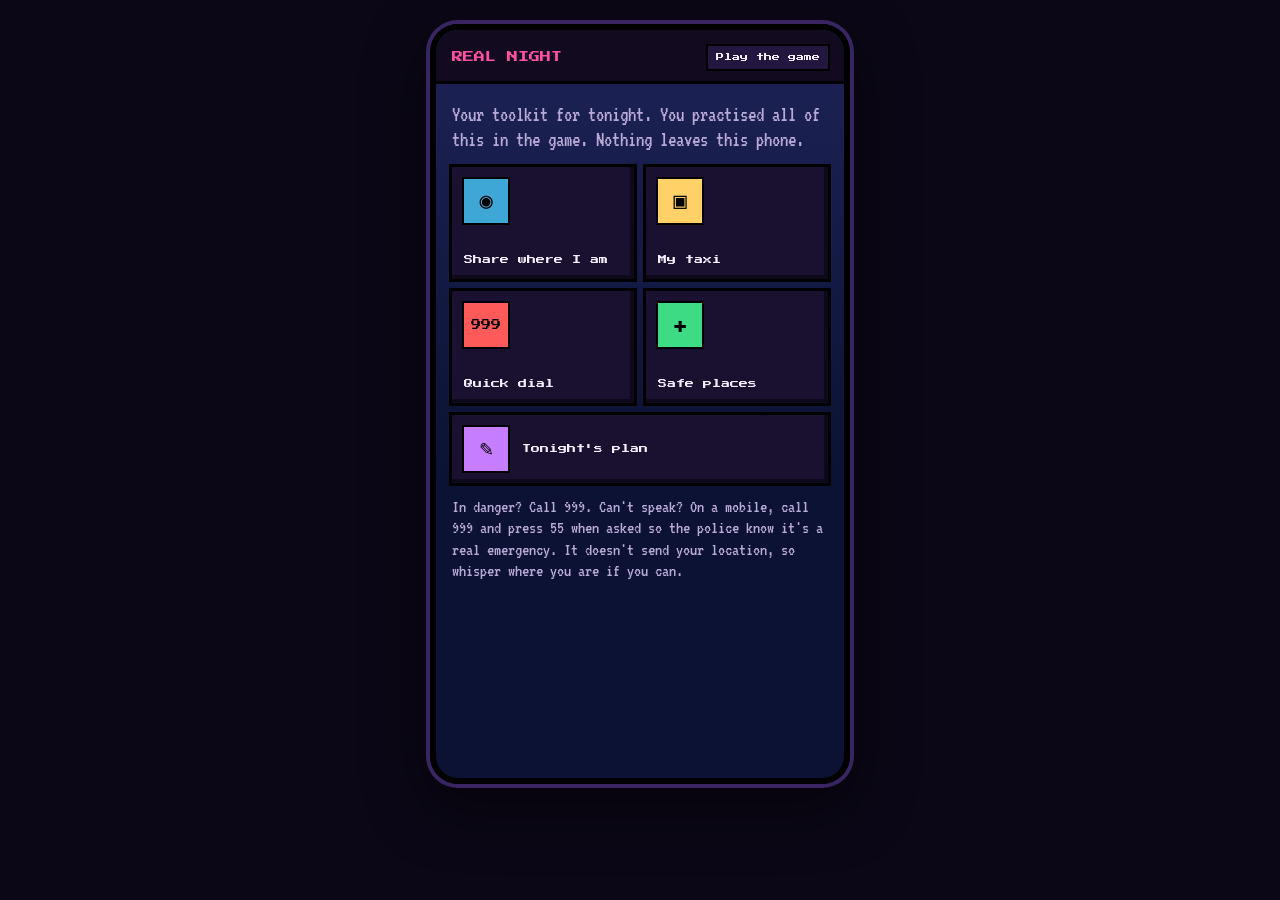
==== real.html @ cfd86a78 "Night Out: pixel-art night-out safety game and real night toolkit Built at HudHackHer 2026 (HerFutur" ====
<!doctype html>
<html lang="en">
<head>
  <meta charset="utf-8">
  <meta name="viewport" content="width=device-width, initial-scale=1, viewport-fit=cover">
  <title>Night Out: real night mode</title>
  <meta name="description" content="Your night-out safety toolkit: share where you are, check your taxi, quick dial, safe places and a home-by check-in. Everything stays on your phone.">
  <meta name="theme-color" content="#120a1f">
  <link rel="manifest" href="manifest.webmanifest">
  <link rel="icon" href="data:image/svg+xml,%3Csvg xmlns='http://www.w3.org/2000/svg' viewBox='0 0 16 16'%3E%3Crect width='16' height='16' fill='%23120a1f'/%3E%3Crect x='4' y='2' width='8' height='12' fill='%23ff4fa3'/%3E%3Crect x='5' y='3' width='6' height='8' fill='%231d2357'/%3E%3C/svg%3E">
  <link rel="preconnect" href="https://fonts.googleapis.com">
  <link rel="preconnect" href="https://fonts.gstatic.com" crossorigin>
  <link href="https://fonts.googleapis.com/css2?family=Press+Start+2P&family=VT323&display=swap" rel="stylesheet" media="print" onload="this.media='all'">
  <noscript><link href="https://fonts.googleapis.com/css2?family=Press+Start+2P&family=VT323&display=swap" rel="stylesheet"></noscript>
  <link rel="stylesheet" href="style.css">
  <link rel="stylesheet" href="real.css">
</head>
<body class="real">
  <div class="device">
    <header class="r-top">
      <button type="button" class="r-back" id="back" hidden>◀ Back</button>
      <span class="r-title" id="title">REAL NIGHT</span>
      <a class="r-game" href="index.html">Play the game</a>
    </header>
    <main class="r-view" id="view" aria-live="polite"></main>
  </div>

  <div class="r-alert" id="alert" hidden role="alertdialog" aria-labelledby="alertTitle">
    <div class="r-alert-box">
      <h2 id="alertTitle">Are you home safe?</h2>
      <p id="alertText"></p>
      <div class="r-stack" id="alertActions"></div>
    </div>
  </div>

  <div class="toast" id="toast" role="status" aria-live="polite"></div>
  <script src="real.js"></script>
</body>
</html>
---- style.css ----
:root {
  --bg: #0b0716;
  --panel: #1a1030;
  --panel-2: #24173f;
  --ink: #f4ecff;
  --muted: #b9a9d6;
  --pink: #ff4fa3;
  --gold: #ffd166;
  --good: #3ddc84;
  --risky: #ffb347;
  --bad: #ff5a5a;
  --pixel: "Press Start 2P", ui-monospace, monospace;
  --read: "VT323", ui-monospace, Consolas, monospace;
  color-scheme: dark;
}

* { box-sizing: border-box; }

body {
  margin: 0;
  min-height: 100vh;
  background: var(--bg);
  color: var(--ink);
  font-family: var(--read);
}

/* Keep the game and the choices on one screen, even on a 768px laptop or a projector */
.shell { max-width: clamp(560px, calc((100vh - 330px) * 16 / 9), 1000px); margin: 0 auto; padding: 16px; }

.screen-wrap {
  position: relative;
  border: 4px solid #000;
  box-shadow: 0 0 0 4px var(--panel-2), 0 12px 40px rgba(0, 0, 0, 0.6);
  background: #000;
  line-height: 0;
}
#screen {
  display: block;
  width: 100%;
  height: auto;
  image-rendering: pixelated;
  image-rendering: crisp-edges;
}

/* HUD */
.hud {
  position: absolute;
  inset: 0 0 auto 0;
  display: flex;
  flex-wrap: wrap;
  justify-content: space-between;
  align-items: flex-start;
  gap: 8px;
  padding: 10px;
  line-height: 1.2;
  pointer-events: none;
}
.chip {
  padding: 6px 8px;
  background: rgba(11, 7, 22, 0.82);
  border: 2px solid var(--panel-2);
  font: 10px/1.4 var(--pixel);
  color: var(--gold);
}
.bars { display: grid; gap: 6px; padding: 6px 8px; background: rgba(11, 7, 22, 0.82); border: 2px solid var(--panel-2); }
.bar { display: flex; align-items: center; gap: 8px; font: 9px var(--pixel); }
.bar span { width: 38px; }
.meter { width: clamp(70px, 14vw, 130px); height: 10px; background: #2b1d47; border: 2px solid #000; }
.meter i { display: block; height: 100%; width: 50%; background: var(--good); transition: width 0.5s steps(8), background 0.3s; }

/* Title + ending overlays */
.title, .ending {
  position: absolute;
  inset: 0;
  display: flex;
  flex-direction: column;
  align-items: center;
  justify-content: center;
  gap: 14px;
  padding: 16px;
  text-align: center;
  line-height: 1.3;
  background: rgba(7, 4, 18, 0.45);
}
.title h1 {
  margin: 0;
  font: clamp(30px, 8vw, 72px)/1.1 var(--pixel);
  color: var(--ink);
  text-shadow: 4px 4px 0 #000;
}
.title h1 span { color: var(--pink); text-shadow: 4px 4px 0 #000, 0 0 18px rgba(255, 79, 163, 0.7); }
.tag { margin: 0; font: clamp(10px, 1.8vw, 14px) var(--pixel); color: var(--gold); text-shadow: 2px 2px 0 #000; }
.note {
  max-width: 560px;
  margin: 0;
  padding: 8px 12px;
  background: rgba(11, 7, 22, 0.8);
  font-size: clamp(17px, 2.2vw, 21px);
  color: var(--muted);
}

.ending {
  justify-content: flex-start;
  overflow-y: auto;
  background: rgba(7, 4, 18, 0.92);
  text-align: left;
  align-items: stretch;
  line-height: 1.25;
}

/* Buttons */
.pbtn {
  padding: 12px 16px;
  border: 0;
  background: var(--panel-2);
  color: var(--ink);
  font: 11px/1.5 var(--pixel);
  text-align: left;
  cursor: pointer;
  box-shadow: inset -4px -4px 0 rgba(0, 0, 0, 0.45), inset 4px 4px 0 rgba(255, 255, 255, 0.08), 0 0 0 3px #000;
}
.pbtn:hover, .pbtn:focus-visible { background: #3a2563; outline: none; }
.pbtn:focus-visible { box-shadow: inset -4px -4px 0 rgba(0, 0, 0, 0.45), 0 0 0 3px var(--gold); }
.pbtn:active { transform: translateY(2px); }
.pbtn.primary { background: var(--pink); color: #fff; font-size: clamp(11px, 1.8vw, 15px); }
.pbtn.primary:hover { background: #ff6bb3; }
.pbtn.small { padding: 8px 10px; font-size: 9px; }

/* Dialog */
.dialog {
  margin-top: 16px;
  padding: 16px 18px 18px;
  background: var(--panel);
  border: 4px solid #000;
  box-shadow: 0 0 0 4px var(--panel-2);
  min-height: 190px;
}
.speaker {
  display: inline-block;
  margin-bottom: 8px;
  padding: 5px 8px;
  background: var(--pink);
  color: #fff;
  font: 10px var(--pixel);
}
.speaker:empty { display: none; }
.speaker.narrator { background: transparent; padding: 0; color: var(--muted); }
.text { margin: 0 0 14px; font-size: clamp(21px, 2.6vw, 27px); line-height: 1.2; min-height: 2.4em; }
.choices { display: grid; gap: 10px; }
.choices .pbtn { width: 100%; font-size: clamp(9px, 1.4vw, 11px); }
.choices .pbtn b { color: var(--gold); margin-right: 8px; }
#continueBtn { margin-top: 4px; }

.feedback {
  margin: 0 0 14px;
  padding: 12px 14px;
  border-left: 6px solid var(--good);
  background: var(--panel-2);
  font-size: clamp(19px, 2.3vw, 23px);
  line-height: 1.2;
}
.feedback .verdict { display: block; margin-bottom: 6px; font: 11px var(--pixel); }
.feedback.good { border-color: var(--good); } .feedback.good .verdict { color: var(--good); }
.feedback.risky { border-color: var(--risky); } .feedback.risky .verdict { color: var(--risky); }
.feedback.bad { border-color: var(--bad); } .feedback.bad .verdict { color: var(--bad); }
.deltas { display: flex; flex-wrap: wrap; gap: 8px; margin-top: 8px; font: 9px var(--pixel); }
.deltas span { padding: 4px 6px; background: #000; }
.deltas .up { color: var(--good); } .deltas .down { color: var(--bad); }

/* Ending */
.end-head { text-align: center; }
.end-head .grade { margin: 6px 0 4px; font: clamp(18px, 4vw, 34px)/1.2 var(--pixel); color: var(--gold); text-shadow: 3px 3px 0 #000; }
.end-head p { margin: 0 auto; max-width: 620px; font-size: clamp(19px, 2.4vw, 24px); color: var(--muted); }
.end-stats { display: flex; justify-content: center; flex-wrap: wrap; gap: 12px; margin: 14px 0; }
.end-stats div { padding: 8px 12px; background: var(--panel-2); font: 10px/1.6 var(--pixel); text-align: center; }
.end-stats b { display: block; font-size: 20px; color: var(--ink); }
.end-cols { display: grid; grid-template-columns: 3fr 2fr; gap: 14px; }
.end-box { padding: 12px 14px; background: var(--panel); border: 3px solid #000; }
.end-box h3 { margin: 0 0 10px; font: 11px var(--pixel); color: var(--pink); }
.end-box ul { margin: 0; padding: 0; list-style: none; display: grid; gap: 8px; font-size: clamp(17px, 2vw, 20px); }
.end-box li { padding-left: 26px; position: relative; }
.end-box li::before { position: absolute; left: 0; top: 0; font: 11px/1.6 var(--pixel); }
.end-box li.good::before { content: "✓"; color: var(--good); }
.end-box li.risky::before { content: "!"; color: var(--risky); }
.end-box li.bad::before { content: "✗"; color: var(--bad); }
.end-box li.info::before { content: "»"; color: var(--gold); }
.end-actions { display: flex; flex-wrap: wrap; gap: 12px; justify-content: center; margin: 16px 0 6px; }
.end-actions a.pbtn { text-decoration: none; }
.end-note { margin: 10px auto 4px; max-width: 620px; padding: 10px 12px; border-left: 4px solid var(--pink); background: var(--panel); font-size: 19px; color: var(--ink); }
#ending:focus { outline: none; }
.end-real { margin: 4px auto 8px; max-width: 520px; text-align: center; font-size: 19px; color: var(--muted); }
.title a.pbtn { text-decoration: none; color: var(--ink); }

.controls { display: flex; flex-wrap: wrap; align-items: center; gap: 12px; margin-top: 18px; color: var(--muted); font-size: 18px; }

/* Countdown */
.timer { height: 14px; margin: 0 0 12px; background: #2b1d47; border: 2px solid #000; }
.timer i { display: block; height: 100%; width: 100%; background: var(--bad); }

/* Spiked: the interface itself won't sit still */
body.woozy .choices .pbtn { animation: drift 2.6s ease-in-out infinite alternate; }
body.woozy .choices .pbtn:nth-child(2) { animation-delay: -1.1s; }
body.woozy .choices .pbtn:nth-child(3) { animation-delay: -1.9s; }
body.woozy .text { animation: sway 3.2s ease-in-out infinite; filter: blur(0.6px); }
@keyframes drift {
  from { transform: translate(-12px, 0) rotate(-1deg); }
  to { transform: translate(16px, 4px) rotate(1.3deg); }
}
@keyframes sway { 0%, 100% { transform: translateX(0); } 50% { transform: translateX(7px); } }

/* In-game phone */
.phone {
  position: absolute;
  right: 5%;
  bottom: 0;
  z-index: 5;
  width: clamp(170px, 27%, 250px);
  height: 94%;
  padding: 12px 10px 0;
  background: #111;
  border: 4px solid #000;
  border-bottom: 0;
  border-radius: 18px 18px 0 0;
  box-shadow: 0 0 0 4px #3a2563, 0 -10px 40px rgba(0, 0, 0, 0.6);
  line-height: 1.2;
  animation: phoneUp 0.35s steps(6) both;
}
.phone.out { animation: phoneDown 0.35s steps(6) both; }
.phone::before { content: ""; display: block; width: 36%; height: 6px; margin: 0 auto 8px; background: #2a2a2a; border-radius: 3px; }
.phone-screen {
  display: flex;
  flex-direction: column;
  gap: 8px;
  height: calc(100% - 14px);
  padding: 10px;
  overflow-y: auto;
  border-radius: 8px 8px 0 0;
  background: linear-gradient(#1d2357, #0b1233);
  text-align: center;
}
.ph-top { margin: 0; font: 8px/1.5 var(--pixel); color: var(--gold); }
.ph-big { margin: 6px 0; font: clamp(26px, 4vw, 40px) var(--pixel); color: #fff; }
.ph-small { margin: 0; font-size: 18px; color: var(--muted); }
.ph-msg { margin: 0; font-size: 19px; color: var(--ink); }
.ph-q { margin: 2px 0 0; font: 9px var(--pixel); color: #fff; }
.ph-card { padding: 8px; border-radius: 4px; background: #f4ecff; color: #111; font-size: 17px; }
.ph-card.dark { background: #3a3d52; color: #fff; }
.plate { display: inline-block; margin-top: 4px; padding: 3px 6px; border: 2px solid #000; background: #ffd83d; color: #000; font: 10px var(--pixel); }
.ph-btn {
  padding: 10px 8px;
  border: 0;
  background: #3a2563;
  color: #fff;
  font: 8px/1.5 var(--pixel);
  cursor: pointer;
  box-shadow: 0 0 0 2px #000;
}
.ph-btn:hover { background: #4b3180; }
.ph-btn.go { background: var(--good); color: #062512; }
.ph-btn.bad { background: #5a2a3a; }
.ph-btn:focus-visible, .ph-slide:focus-visible { outline: 3px solid var(--gold); outline-offset: 2px; }
.ph-slide { width: 100%; height: 30px; margin-top: auto; margin-bottom: 14px; accent-color: var(--good); cursor: grab; }
.ph-map {
  position: relative;
  height: 80px;
  background-color: #2f4f3a;
  background-image: linear-gradient(#3e6a4d 2px, transparent 2px), linear-gradient(90deg, #3e6a4d 2px, transparent 2px);
  background-size: 18px 18px;
}
.ph-map .pin { position: absolute; left: 50%; top: 50%; width: 12px; height: 12px; margin: -6px; background: var(--bad); box-shadow: 0 0 0 4px rgba(255, 90, 90, 0.35); animation: blink 1s steps(2) infinite; }
.ph-pulse { animation: blink 1s steps(2) infinite; }
@keyframes phoneUp { from { transform: translateY(100%); } to { transform: none; } }
@keyframes phoneDown { to { transform: translateY(105%); } }
@keyframes blink { 50% { opacity: 0.35; } }

[hidden] { display: none !important; }

@media (max-width: 720px) {
  .shell { padding: 10px; }
  .end-cols { grid-template-columns: 1fr; }
  .hud { padding: 6px; }
  .chip { font-size: 8px; }
  .keys { display: none; }
  .phone { width: 58%; right: 4%; }
}

/* ---------- Phones ---------- */
button, a, input { touch-action: manipulation; }
@media (max-width: 720px) {
  .shell { padding: 8px 8px calc(16px + env(safe-area-inset-bottom)); }
  /* the game screen is only ~220px tall on a phone, so panels move out of it */
  .title { position: static; background: none; padding: 20px 8px 14px; gap: 12px; }
  .title h1 { font-size: 38px; }
  .title .pbtn { width: 100%; text-align: center; }
  .ending { position: fixed; inset: 0; z-index: 40; padding: 18px 12px calc(24px + env(safe-area-inset-bottom)); }
  .ending .pbtn { width: 100%; text-align: center; }
  .phone {
    position: fixed;
    left: 0;
    right: 0;
    bottom: 0;
    z-index: 50;
    width: min(88vw, 360px);
    height: min(74vh, 580px);
    margin: 0 auto;
    padding-bottom: env(safe-area-inset-bottom);
  }
  .ph-btn { padding: 14px 10px; font-size: 9px; }
  .hud { padding: 4px; gap: 4px; }
  .chip { font-size: 7px; padding: 4px 5px; }
  .bars { padding: 3px 5px; gap: 3px; }
  .bar { font-size: 7px; gap: 4px; }
  .bar span { width: 30px; }
  .meter { width: 56px; height: 7px; border-width: 1px; }
  .dialog { margin-top: 10px; padding: 12px 12px 14px; min-height: 0; }
  .text { font-size: 22px; min-height: 0; }
  .choices .pbtn { padding: 14px 12px; font-size: 10px; }
  #continueBtn { width: 100%; text-align: center; padding: 14px; }
  .controls { margin-top: 12px; }
}

@media (prefers-reduced-motion: reduce) {
  .meter i { transition: none; }
  body.woozy .choices .pbtn, body.woozy .text, .phone, .phone.out { animation: none; }
}
---- real.css ----
body.real { min-height: 100vh; display: flex; justify-content: center; align-items: flex-start; padding: 24px 12px; }

.device {
  width: 100%;
  max-width: 420px;
  min-height: 760px;
  display: flex;
  flex-direction: column;
  background: linear-gradient(#1d2357, #0b1233 60%);
  border: 6px solid #000;
  border-radius: 28px;
  box-shadow: 0 0 0 4px #3a2563, 0 20px 60px rgba(0, 0, 0, 0.6);
  overflow: hidden;
}

.r-top {
  display: flex;
  align-items: center;
  justify-content: space-between;
  gap: 8px;
  padding: 16px 16px 12px;
  background: #120a1f;
  border-bottom: 3px solid #000;
}
.r-title { font: 11px var(--pixel); color: var(--pink); }
.r-back, .r-game {
  padding: 6px 8px;
  border: 0;
  background: var(--panel-2);
  color: var(--ink);
  font: 8px/1.4 var(--pixel);
  text-decoration: none;
  cursor: pointer;
  box-shadow: 0 0 0 2px #000;
}
.r-back:hover, .r-game:hover { background: #3a2563; color: var(--ink); }
.r-back:focus-visible, .r-game:focus-visible { outline: 3px solid var(--gold); }

.r-view { flex: 1; padding: 18px 16px 24px; display: flex; flex-direction: column; gap: 14px; }
.r-view h2 { margin: 0; font: 13px/1.5 var(--pixel); color: var(--gold); }
.r-lede { margin: 0; font-size: 21px; line-height: 1.2; color: var(--muted); }
.r-small { margin: 0; font-size: 18px; line-height: 1.2; color: var(--muted); }

.tiles { display: grid; grid-template-columns: 1fr 1fr; gap: 12px; }
.tile {
  display: flex;
  flex-direction: column;
  justify-content: space-between;
  gap: 10px;
  min-height: 112px;
  padding: 12px;
  border: 0;
  background: var(--panel);
  color: var(--ink);
  text-align: left;
  cursor: pointer;
  box-shadow: inset -4px -4px 0 rgba(0, 0, 0, 0.45), 0 0 0 3px #000;
}
.tile:hover { background: var(--panel-2); }
.tile:focus-visible { outline: 3px solid var(--gold); outline-offset: 2px; }
.tile .ic {
  display: grid;
  place-items: center;
  width: 44px;
  height: 44px;
  font: 22px/1 var(--read);
  color: #000;
  box-shadow: 0 0 0 2px #000;
}
.tile .ic.txt { font: 10px var(--pixel); }
.tile span:last-child { font: 9px/1.5 var(--pixel); }
.tile.wide { grid-column: span 2; min-height: 0; flex-direction: row; align-items: center; justify-content: flex-start; gap: 14px; }

.card { padding: 12px 14px; background: var(--panel); border: 3px solid #000; font-size: 20px; line-height: 1.25; }
.card b { color: var(--gold); font-weight: normal; }
.card.good { border-color: var(--good); }
.card.bad { border-color: var(--bad); }

.r-stack { display: grid; gap: 10px; }
.r-btn {
  display: block;
  width: 100%;
  padding: 14px 12px;
  border: 0;
  background: var(--panel-2);
  color: var(--ink);
  font: 10px/1.5 var(--pixel);
  text-align: center;
  text-decoration: none;
  cursor: pointer;
  box-shadow: inset -4px -4px 0 rgba(0, 0, 0, 0.45), 0 0 0 3px #000;
}
.r-btn:hover { background: #3a2563; color: var(--ink); }
.r-btn:focus-visible { outline: 3px solid var(--gold); outline-offset: 2px; }
.r-btn.pink { background: var(--pink); color: #fff; }
.r-btn.green { background: var(--good); color: #062512; }
.r-btn.red { background: var(--bad); color: #fff; }
.r-btn.big { padding: 20px 12px; font-size: 13px; }

.dial { display: flex; align-items: center; gap: 12px; text-align: left; }
.dial .num { min-width: 64px; font: 16px var(--pixel); color: var(--gold); }
.dial.red .num, .dial.green .num { color: inherit; }
.dial small { display: block; font: 18px/1.1 var(--read); }

.field { display: grid; gap: 6px; }
.field label { font: 9px var(--pixel); color: var(--muted); }
.field input {
  padding: 10px 12px;
  border: 0;
  background: #0b0716;
  color: var(--ink);
  font: 22px var(--read);
  box-shadow: 0 0 0 3px #000, inset 0 0 0 2px var(--panel-2);
}
.field input:focus { outline: 3px solid var(--gold); }
.row { display: grid; grid-template-columns: 1fr 1fr; gap: 10px; }

.plate-big {
  display: block;
  margin: 4px auto;
  padding: 12px 18px;
  border: 4px solid #000;
  background: #ffd83d;
  color: #000;
  font: clamp(22px, 8vw, 30px) var(--pixel);
  letter-spacing: 0.06em;
  text-align: center;
}

.verdict-screen { padding: 22px 16px; text-align: center; border: 4px solid #000; }
.verdict-screen.stop { background: var(--bad); color: #fff; }
.verdict-screen.go { background: var(--good); color: #062512; }
.verdict-screen h3 { margin: 0 0 8px; font: clamp(20px, 7vw, 28px)/1.2 var(--pixel); }
.verdict-screen p { margin: 0; font-size: 22px; line-height: 1.15; }

.contact { display: flex; gap: 8px; }
.contact .r-btn { flex: 1; }
.contact .x { flex: 0 0 52px; }

.r-alert { position: fixed; inset: 0; z-index: 80; display: grid; place-items: center; padding: 16px; background: rgba(5, 2, 12, 0.85); }
.r-alert-box { width: 100%; max-width: 380px; padding: 20px; background: var(--panel); border: 4px solid var(--pink); box-shadow: 0 0 0 4px #000; }
.r-alert-box h2 { margin: 0 0 10px; font: 13px/1.5 var(--pixel); color: var(--pink); }
.r-alert-box p { margin: 0 0 14px; font-size: 21px; line-height: 1.2; }

.toast {
  position: fixed;
  left: 50%;
  bottom: 24px;
  z-index: 90;
  max-width: calc(100% - 32px);
  padding: 10px 14px;
  background: #000;
  color: var(--ink);
  font: 9px/1.5 var(--pixel);
  box-shadow: 0 0 0 3px var(--pink);
  opacity: 0;
  transform: translate(-50%, 10px);
  transition: opacity 0.2s, transform 0.2s;
  pointer-events: none;
}
.toast.show { opacity: 1; transform: translate(-50%, 0); }

@media (max-width: 480px) {
  body.real { padding: 0; }
  .device { max-width: none; min-height: 100vh; border: 0; border-radius: 0; box-shadow: none; }
}
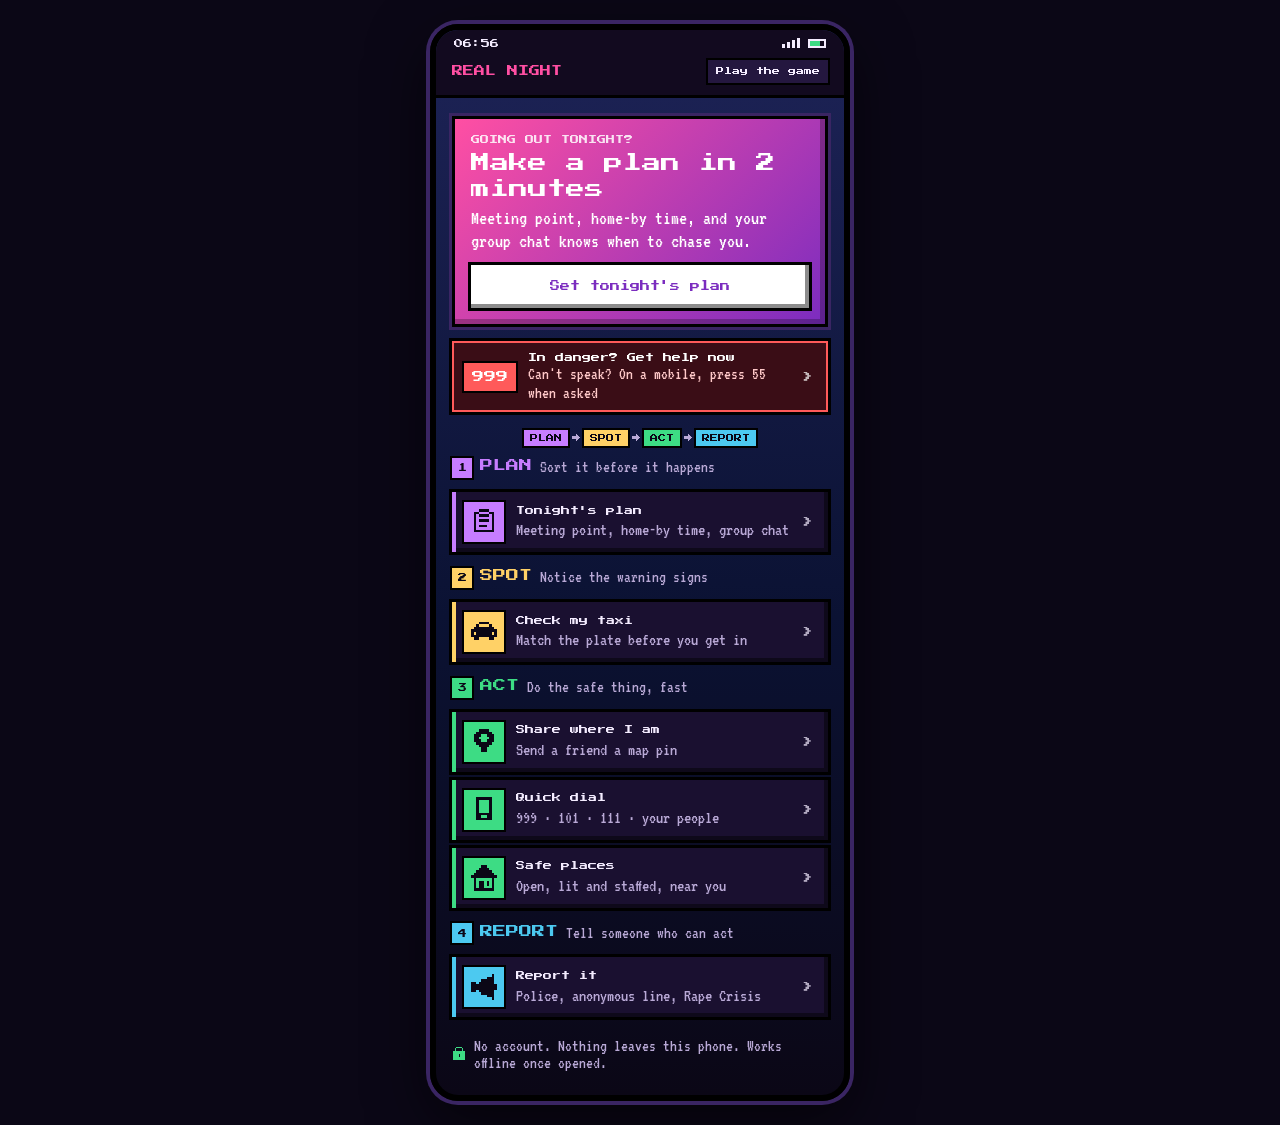
==== commit 760df7fc: "Redesign the real night toolkit Phone-style status bar, Tonight card with home-by countdown, emergen" ====
--- a/real.html
+++ b/real.html
@@ -17,6 +17,7 @@
 </head>
 <body class="real">
   <div class="device">
+    <div class="statusbar" aria-hidden="true"><span id="clock">--:--</span><span class="sb-right"><i></i><i></i><i></i><i></i><b></b></span></div>
     <header class="r-top">
       <button type="button" class="r-back" id="back" hidden>◀ Back</button>
       <span class="r-title" id="title">REAL NIGHT</span>
--- a/style.css
+++ b/style.css
@@ -82,9 +82,15 @@
   line-height: 1.3;
   background: rgba(7, 4, 18, 0.45);
 }
+/* Title sits in the sky so the two characters stay visible below it */
+.title { justify-content: flex-start; padding-top: 4%; background: linear-gradient(rgba(7, 4, 18, 0.55), rgba(7, 4, 18, 0) 55%); }
+.title-actions { display: flex; flex-wrap: wrap; justify-content: center; gap: 12px; }
+.title-actions .pbtn { text-decoration: none; color: var(--ink); }
+.title-actions .pbtn.primary { color: #fff; }
+.note.title-note { margin: 16px auto 0; max-width: 760px; text-align: center; }
 .title h1 {
   margin: 0;
-  font: clamp(30px, 8vw, 72px)/1.1 var(--pixel);
+  font: clamp(30px, 6.5vw, 64px)/1.1 var(--pixel);
   color: var(--ink);
   text-shadow: 4px 4px 0 #000;
 }
@@ -272,6 +278,21 @@
 @keyframes phoneUp { from { transform: translateY(100%); } to { transform: none; } }
 @keyframes phoneDown { to { transform: translateY(105%); } }
 @keyframes blink { 50% { opacity: 0.35; } }
+
+/* Safety framework: PLAN -> SPOT -> ACT -> REPORT */
+.skill-pill { display: inline-block; margin: 0 0 8px 8px; padding: 5px 8px; font: 9px var(--pixel); color: #0b0716; vertical-align: top; }
+.skill-pill.plan, .skill.plan i { background: #c77dff; }
+.skill-pill.spot, .skill.spot i { background: #ffd166; }
+.skill-pill.act, .skill.act i { background: #3ddc84; }
+.skill-pill.report, .skill.report i { background: #4cc9f0; }
+.skills { max-width: 620px; margin: 4px auto 14px; padding: 12px 14px; background: var(--panel); border: 3px solid #000; }
+.skills h3 { margin: 0 0 10px; font: 10px var(--pixel); color: var(--gold); text-align: center; }
+.skill { display: grid; grid-template-columns: 70px 1fr 48px; align-items: center; gap: 10px; margin-bottom: 6px; font: 9px var(--pixel); }
+.skill b { text-align: right; font-weight: normal; }
+.sbar { height: 12px; background: #2b1d47; border: 2px solid #000; }
+.sbar i { display: block; height: 100%; }
+.skill-line { margin: 8px 0 0; text-align: center; font-size: 20px; color: var(--ink); }
+.skill-line b { color: var(--gold); font-weight: normal; }
 
 [hidden] { display: none !important; }
 
--- a/real.css
+++ b/real.css
@@ -41,6 +41,7 @@
 .r-lede { margin: 0; font-size: 21px; line-height: 1.2; color: var(--muted); }
 .r-small { margin: 0; font-size: 18px; line-height: 1.2; color: var(--muted); }
 
+.stage { margin: 6px 0 -4px; font: 10px var(--pixel); }
 .tiles { display: grid; grid-template-columns: 1fr 1fr; gap: 12px; }
 .tile {
   display: flex;
@@ -164,3 +165,97 @@
   body.real { padding: 0; }
   .device { max-width: none; min-height: 100vh; border: 0; border-radius: 0; box-shadow: none; }
 }
+
+
+/* ================= Toolkit UI refresh ================= */
+.device {
+  background:
+    radial-gradient(1px 1px at 12% 8%, rgba(255,255,255,0.6) 50%, transparent 51%),
+    radial-gradient(1px 1px at 78% 14%, rgba(255,255,255,0.5) 50%, transparent 51%),
+    radial-gradient(1px 1px at 40% 22%, rgba(255,255,255,0.4) 50%, transparent 51%),
+    radial-gradient(1px 1px at 88% 40%, rgba(255,255,255,0.35) 50%, transparent 51%),
+    linear-gradient(#1d2357, #0b1233 55%, #0b0716);
+}
+.statusbar { display: flex; justify-content: space-between; align-items: center; padding: 8px 18px 4px; background: #120a1f; font: 9px var(--pixel); color: var(--ink); }
+.sb-right { display: flex; align-items: flex-end; gap: 2px; }
+.sb-right i { display: block; width: 3px; background: var(--ink); }
+.sb-right i:nth-child(1) { height: 4px; } .sb-right i:nth-child(2) { height: 6px; } .sb-right i:nth-child(3) { height: 8px; } .sb-right i:nth-child(4) { height: 10px; }
+.sb-right b { display: block; width: 18px; height: 9px; margin-left: 6px; border: 2px solid var(--ink); background: linear-gradient(90deg, var(--good) 70%, transparent 70%); }
+.r-top { padding-top: 8px; }
+
+.pix { width: 100%; height: 100%; display: block; }
+
+.hero-card {
+  display: grid;
+  gap: 6px;
+  padding: 16px;
+  background: linear-gradient(135deg, #ff4fa3, #7b2cbf);
+  border: 3px solid #000;
+  box-shadow: inset -5px -5px 0 rgba(0, 0, 0, 0.25), 0 0 0 3px #3a2563;
+  color: #fff;
+}
+.hc-kicker { margin: 0; font: 9px var(--pixel); opacity: 0.85; }
+.hc-big { margin: 0; font: clamp(15px, 4.6vw, 19px)/1.35 var(--pixel); }
+.hc-sub { margin: 0 0 6px; font-size: 20px; line-height: 1.15; }
+.hc-bar { height: 10px; margin-bottom: 8px; background: rgba(0, 0, 0, 0.35); border: 2px solid #000; }
+.hc-bar i { display: block; height: 100%; background: var(--gold); }
+.hero-card .r-btn.pink { background: #fff; color: #7b2cbf; }
+
+.sos {
+  display: flex;
+  align-items: center;
+  gap: 12px;
+  width: 100%;
+  padding: 10px 12px;
+  border: 0;
+  background: #3a0d16;
+  color: #fff;
+  text-align: left;
+  cursor: pointer;
+  box-shadow: 0 0 0 3px #000, inset 0 0 0 2px var(--bad);
+}
+.sos:hover { background: #4d1220; }
+.sos:focus-visible { outline: 3px solid var(--gold); outline-offset: 2px; }
+.sos-num { padding: 8px 8px; background: var(--bad); font: 12px var(--pixel); box-shadow: 0 0 0 2px #000; }
+.sos b { display: block; font: 9px/1.5 var(--pixel); font-weight: normal; }
+.sos small { display: block; font-size: 17px; color: #ffc9c9; line-height: 1.1; }
+.sos .chev, .row .chev { margin-left: auto; font: 14px var(--pixel); opacity: 0.7; }
+
+.stepper { display: flex; flex-wrap: wrap; align-items: center; justify-content: center; gap: 4px; margin: 4px 0 -4px; }
+.stepper span { padding: 4px 6px; background: var(--c); color: #0b0716; font: 8px var(--pixel); box-shadow: 0 0 0 2px #000; }
+.stepper i { font-style: normal; font: 8px var(--pixel); color: var(--muted); }
+
+.stage { display: flex; align-items: baseline; flex-wrap: wrap; gap: 8px; margin: 8px 0 -6px; font: 10px var(--pixel); color: var(--c); }
+.stage span { display: inline-grid; place-items: center; width: 20px; height: 20px; background: var(--c); color: #0b0716; font-size: 9px; box-shadow: 0 0 0 2px #000; }
+.stage small { font: 17px var(--read); color: var(--muted); }
+
+.rows { display: grid; gap: 8px; }
+.tile.row {
+  flex-direction: row;
+  align-items: center;
+  justify-content: flex-start;
+  gap: 12px;
+  min-height: 0;
+  padding: 10px 12px;
+  border-left: 0;
+  box-shadow: inset 4px 0 0 var(--c), inset -4px -4px 0 rgba(0, 0, 0, 0.45), 0 0 0 3px #000;
+}
+.tile.row .ic { width: 40px; height: 40px; padding: 7px; flex: none; background: var(--c); color: #0b0716; }
+.tile.row .rt { display: grid; gap: 4px; font: inherit; }
+.tile.row .rt b { font: 9px/1.5 var(--pixel); font-weight: normal; }
+.tile.row .rt small { font-size: 18px; color: var(--muted); line-height: 1.05; }
+.tile.row span:last-child { font: 14px var(--pixel); }
+
+.scr-head { display: flex; align-items: center; gap: 10px; }
+.scr-head .ic { width: 36px; height: 36px; padding: 6px; background: var(--c); color: #0b0716; box-shadow: 0 0 0 2px #000; }
+.stage-chip { padding: 4px 8px; font: 8px var(--pixel); color: var(--c); box-shadow: 0 0 0 2px var(--c); }
+
+.r-foot { display: flex; align-items: center; gap: 8px; margin: 6px 0 0; font-size: 17px; color: var(--muted); }
+.r-foot .pix { width: 14px; height: 14px; flex: none; color: var(--good); }
+
+/* Rows: fixed 3-column grid (icon | text | chevron) so nothing wraps oddly */
+.tile.row { display: grid; grid-template-columns: 40px 1fr auto; align-items: center; column-gap: 12px; text-align: left; }
+.tile.row .rt { min-width: 0; }
+.tile.row .rt small, .sos small { font-family: var(--read); }
+.tile.row .chev { margin-left: 0; }
+.r-view h2.stage { color: var(--c); }
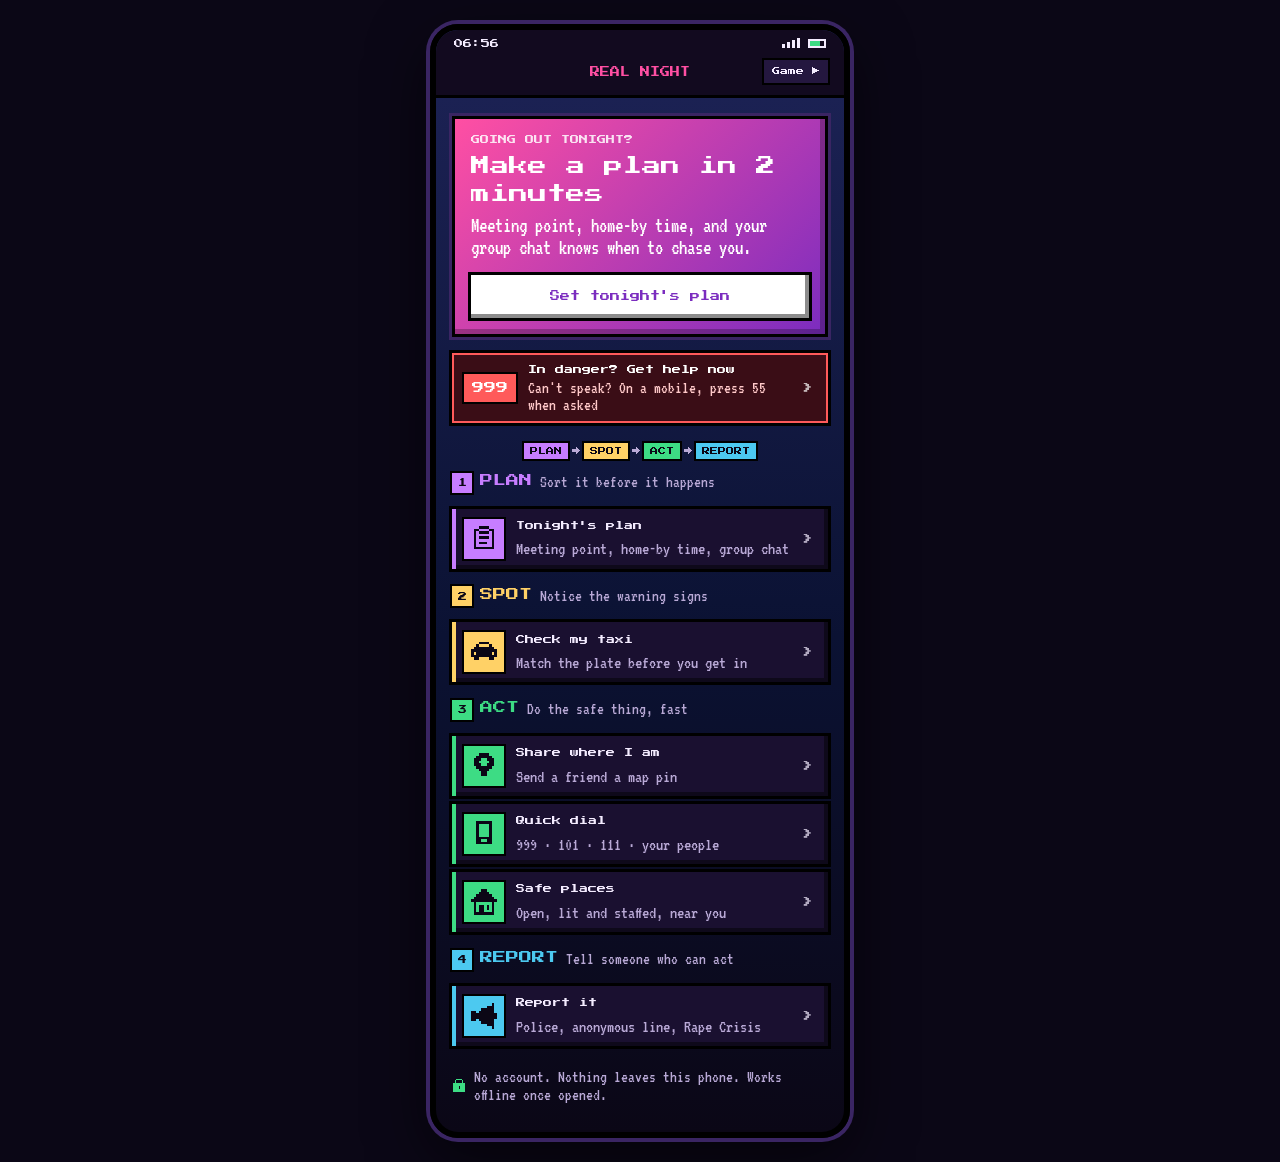
==== commit d4429373: "Tighten text spacing in the real night toolkit Tighter line height for body text, clear gaps between" ====
--- a/real.html
+++ b/real.html
@@ -19,9 +19,9 @@
   <div class="device">
     <div class="statusbar" aria-hidden="true"><span id="clock">--:--</span><span class="sb-right"><i></i><i></i><i></i><i></i><b></b></span></div>
     <header class="r-top">
-      <button type="button" class="r-back" id="back" hidden>◀ Back</button>
+      <button type="button" class="r-back" id="back" style="visibility:hidden">◀ Back</button>
       <span class="r-title" id="title">REAL NIGHT</span>
-      <a class="r-game" href="index.html">Play the game</a>
+      <a class="r-game" href="index.html">Game ▶</a>
     </header>
     <main class="r-view" id="view" aria-live="polite"></main>
   </div>
--- a/real.css
+++ b/real.css
@@ -259,3 +259,34 @@
 .tile.row .rt small, .sos small { font-family: var(--read); }
 .tile.row .chev { margin-left: 0; }
 .r-view h2.stage { color: var(--c); }
+
+/* ================= Typography + spacing pass ================= */
+/* VT323 has very tall built-in line spacing, so body text uses ~1.05 */
+.r-view { gap: 16px; padding: 18px 16px 28px; }
+.r-lede { font-size: 22px; line-height: 1.05; }
+.r-small { font-size: 19px; line-height: 1.05; }
+.card { font-size: 21px; line-height: 1.05; padding: 12px 14px; }
+.hc-sub { font-size: 21px; line-height: 1.05; margin-bottom: 8px; }
+.hc-big { line-height: 1.45; }
+.hero-card { gap: 8px; }
+.verdict-screen h3 { margin-bottom: 10px; }
+.verdict-screen p { font-size: 22px; line-height: 1.05; }
+.dial small, .sos small, .tile.row .rt small { line-height: 1; margin-top: 2px; }
+.dial span:last-child { display: grid; gap: 4px; }
+.tile.row .rt { gap: 6px; }
+.stage small { line-height: 1; }
+.r-foot { line-height: 1.05; }
+.r-alert-box p { line-height: 1.05; }
+.toast { line-height: 1.6; }
+
+/* Forms: clear gap between one field and the next label */
+form.r-stack { gap: 18px; }
+.field { gap: 8px; }
+.field label { line-height: 1.6; }
+.row { align-items: end; column-gap: 12px; }
+
+/* Header: Back | title | Game, with the title never squashed */
+.r-top { display: grid; grid-template-columns: auto 1fr auto; gap: 8px; }
+.r-title { text-align: center; font-size: 10px; line-height: 1.4; }
+.r-back { visibility: visible; }
+.field input { height: 52px; box-sizing: border-box; }
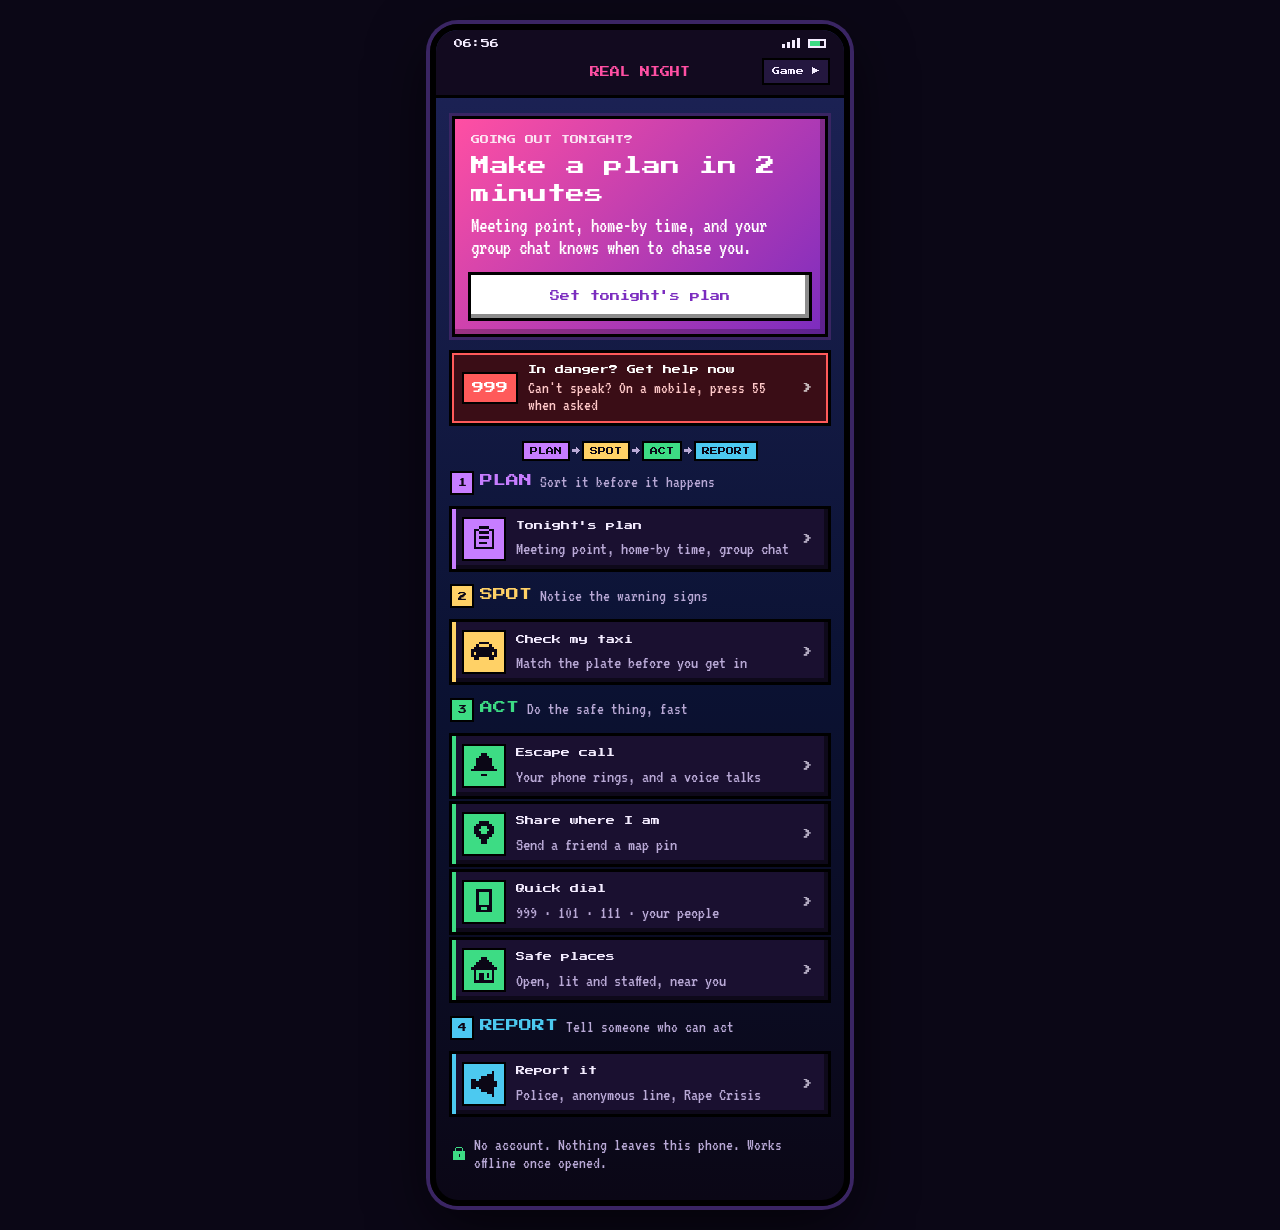
==== commit a8802f2d: "Add Escape Call to the game and the real night toolkit In the bar scene you can fake a call from Mum" ====
--- a/real.html
+++ b/real.html
@@ -34,6 +34,14 @@
     </div>
   </div>
 
+  <div class="callscreen" id="callscreen" hidden role="alertdialog" aria-label="Incoming call">
+    <p class="cs-label" id="csLabel">incoming call</p>
+    <div class="cs-avatar" id="csAvatar">M</div>
+    <p class="cs-name" id="csName">Mum</p>
+    <p class="cs-sub" id="csSub">mobile</p>
+    <div class="cs-actions" id="csActions"></div>
+  </div>
+
   <div class="toast" id="toast" role="status" aria-live="polite"></div>
   <script src="real.js"></script>
 </body>
--- a/style.css
+++ b/style.css
@@ -293,6 +293,12 @@
 .sbar i { display: block; height: 100%; }
 .skill-line { margin: 8px 0 0; text-align: center; font-size: 20px; color: var(--ink); }
 .skill-line b { color: var(--gold); font-weight: normal; }
+
+/* In-game escape call */
+.ph-avatar { width: 76px; height: 76px; margin: 6px auto 0; display: grid; place-items: center; border-radius: 50%; background: #3a2563; color: #fff; font: 22px var(--pixel); box-shadow: 0 0 0 3px #000; }
+.ph-avatar.on { background: var(--good); color: #062512; }
+.ph-name { font-size: clamp(18px, 3vw, 26px); }
+.ph-callrow { display: grid; grid-template-columns: 1fr 1fr; gap: 10px; margin-top: auto; margin-bottom: 14px; }
 
 [hidden] { display: none !important; }
 
--- a/real.css
+++ b/real.css
@@ -290,3 +290,40 @@
 .r-title { text-align: center; font-size: 10px; line-height: 1.4; }
 .r-back { visibility: visible; }
 .field input { height: 52px; box-sizing: border-box; }
+
+
+/* ================= Escape call ================= */
+.delays { display: grid; grid-template-columns: repeat(4, 1fr); gap: 8px; }
+.delay { padding: 12px 4px; border: 0; background: #0b0716; color: var(--ink); font: 9px/1.4 var(--pixel); cursor: pointer; box-shadow: 0 0 0 3px #000, inset 0 0 0 2px var(--panel-2); }
+.delay.on { background: var(--good); color: #062512; }
+.delay:focus-visible { outline: 3px solid var(--gold); outline-offset: 2px; }
+
+/* The call screen deliberately looks like a real phone call, not the game */
+.callscreen {
+  position: fixed;
+  inset: 0;
+  z-index: 100;
+  display: flex;
+  flex-direction: column;
+  align-items: center;
+  justify-content: center;
+  gap: 14px;
+  padding: 40px 24px calc(48px + env(safe-area-inset-bottom));
+  background: radial-gradient(circle at 50% 30%, #3b4a6b, #10141f 70%);
+  color: #fff;
+  font-family: -apple-system, "Segoe UI", Roboto, Helvetica, Arial, sans-serif;
+  text-align: center;
+}
+.cs-label { margin: 0; font-size: 17px; letter-spacing: 0.02em; opacity: 0.8; }
+.cs-avatar { width: 112px; height: 112px; display: grid; place-items: center; border-radius: 50%; background: #8e9bb5; font-size: 48px; font-weight: 600; }
+.cs-avatar.on { background: #4caf7d; }
+.cs-name { margin: 0; font-size: 38px; font-weight: 400; }
+.cs-sub { margin: 0 0 auto; max-width: 340px; font-size: 18px; line-height: 1.35; opacity: 0.85; }
+.cs-actions { display: flex; gap: 48px; margin-top: 40px; }
+.cs-btn { width: 84px; height: 84px; border: 0; border-radius: 50%; color: #fff; font: 600 14px -apple-system, "Segoe UI", Roboto, sans-serif; cursor: pointer; }
+.cs-btn.decline { background: #e5484d; }
+.cs-btn.answer { background: #30a46c; animation: csPulse 1.2s ease-in-out infinite; }
+.cs-btn.wide { width: 120px; border-radius: 42px; }
+.cs-btn:focus-visible { outline: 3px solid #fff; outline-offset: 4px; }
+@keyframes csPulse { 50% { transform: scale(1.08); } }
+@media (prefers-reduced-motion: reduce) { .cs-btn.answer { animation: none; } }
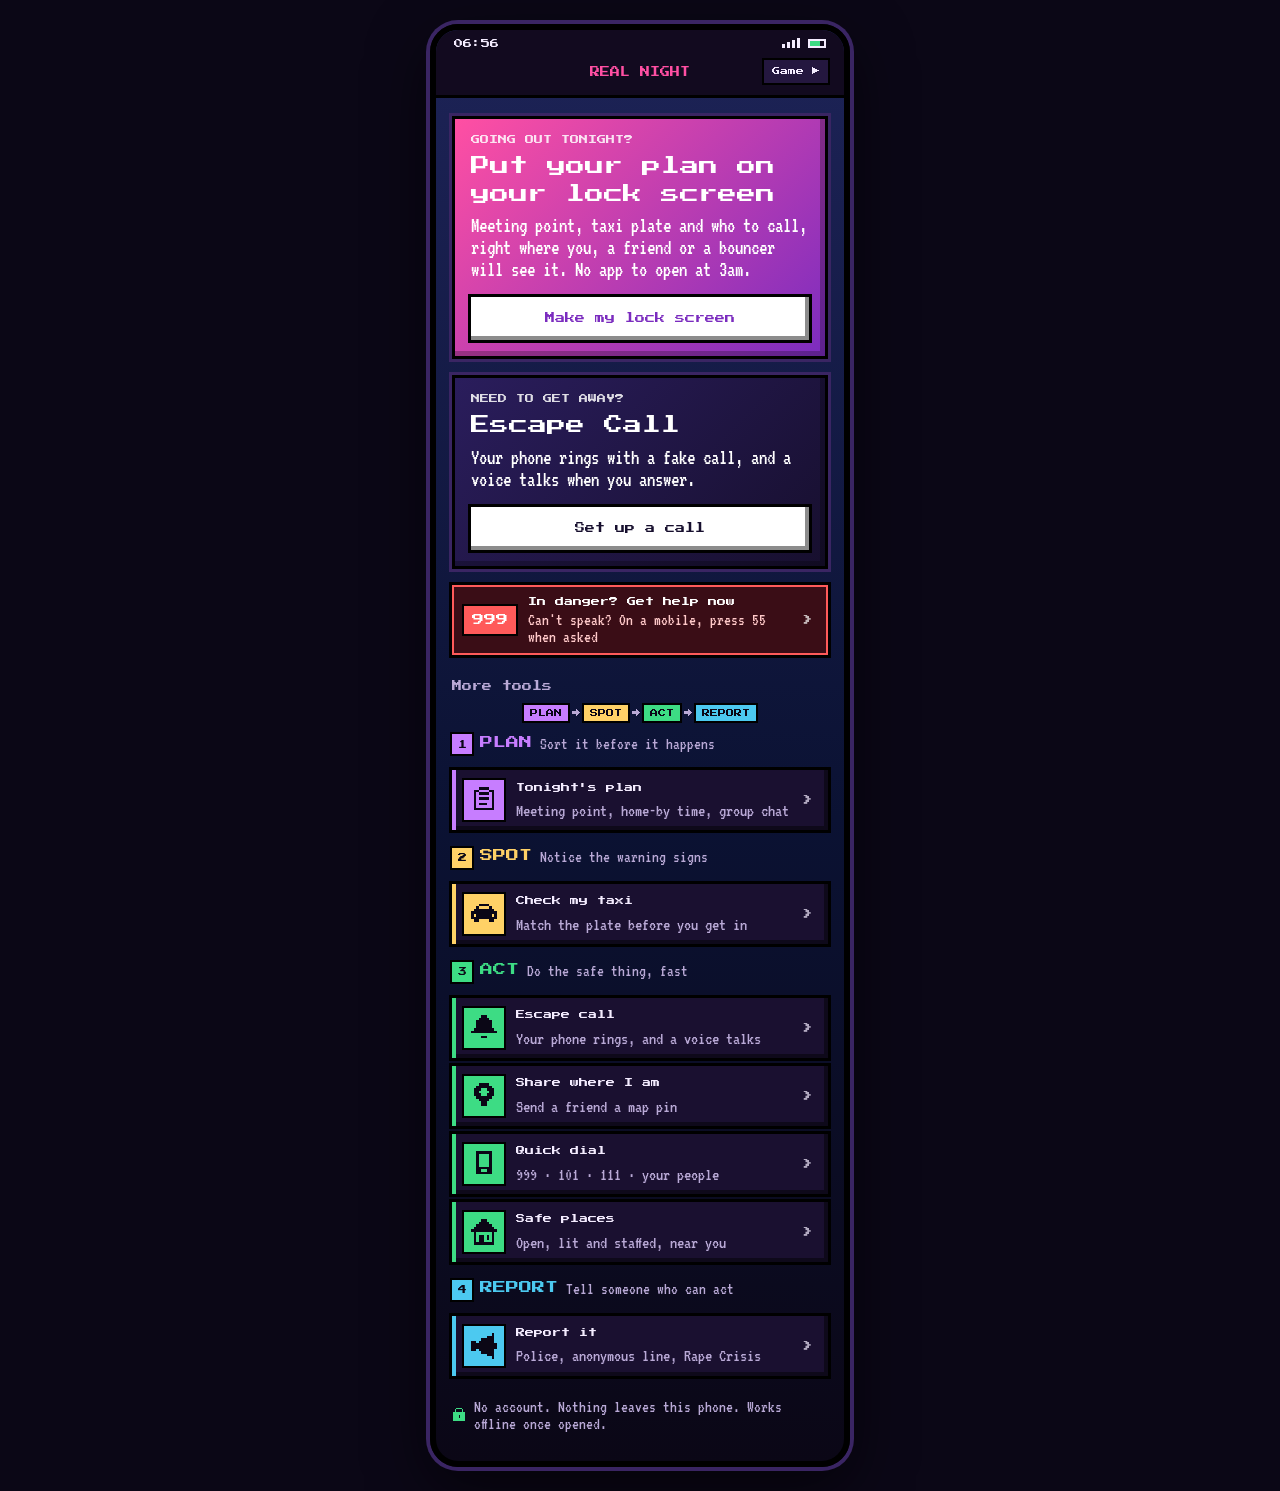
==== commit 18dba59f: "Lock-screen card: tonight's plan as a phone wallpaper The real night app now leads with a lock-scree" ====
--- a/real.html
+++ b/real.html
@@ -12,8 +12,8 @@
   <link rel="preconnect" href="https://fonts.gstatic.com" crossorigin>
   <link href="https://fonts.googleapis.com/css2?family=Press+Start+2P&family=VT323&display=swap" rel="stylesheet" media="print" onload="this.media='all'">
   <noscript><link href="https://fonts.googleapis.com/css2?family=Press+Start+2P&family=VT323&display=swap" rel="stylesheet"></noscript>
-  <link rel="stylesheet" href="style.css">
-  <link rel="stylesheet" href="real.css">
+  <link rel="stylesheet" href="style.css?v=202611181514">
+  <link rel="stylesheet" href="real.css?v=202611181514">
 </head>
 <body class="real">
   <div class="device">
@@ -43,6 +43,6 @@
   </div>
 
   <div class="toast" id="toast" role="status" aria-live="polite"></div>
-  <script src="real.js"></script>
+  <script src="real.js?v=202611181514"></script>
 </body>
 </html>
--- a/real.css
+++ b/real.css
@@ -327,3 +327,12 @@
 .cs-btn:focus-visible { outline: 3px solid #fff; outline-offset: 4px; }
 @keyframes csPulse { 50% { transform: scale(1.08); } }
 @media (prefers-reduced-motion: reduce) { .cs-btn.answer { animation: none; } }
+
+
+/* ================= Lock-screen card ================= */
+.hero-card.alt { background: linear-gradient(135deg, #2a1d5c, #170f2e); box-shadow: inset -5px -5px 0 rgba(0, 0, 0, 0.25), 0 0 0 3px #3a2563; }
+.hero-card.alt .r-btn { background: #fff; color: #170f2e; }
+.r-view h2.more { margin: 10px 0 -6px; font: 10px var(--pixel); color: var(--muted); }
+.lock-preview { display: flex; justify-content: center; padding: 6px 0; }
+.lock-preview img { width: min(260px, 70%); aspect-ratio: 1170 / 2532; border-radius: 28px; background: #120a1f; box-shadow: 0 0 0 6px #05030c, 0 0 0 8px rgba(255, 79, 163, 0.5), 0 20px 60px rgba(0, 0, 0, 0.5); }
+.field input { width: 100%; min-width: 0; }
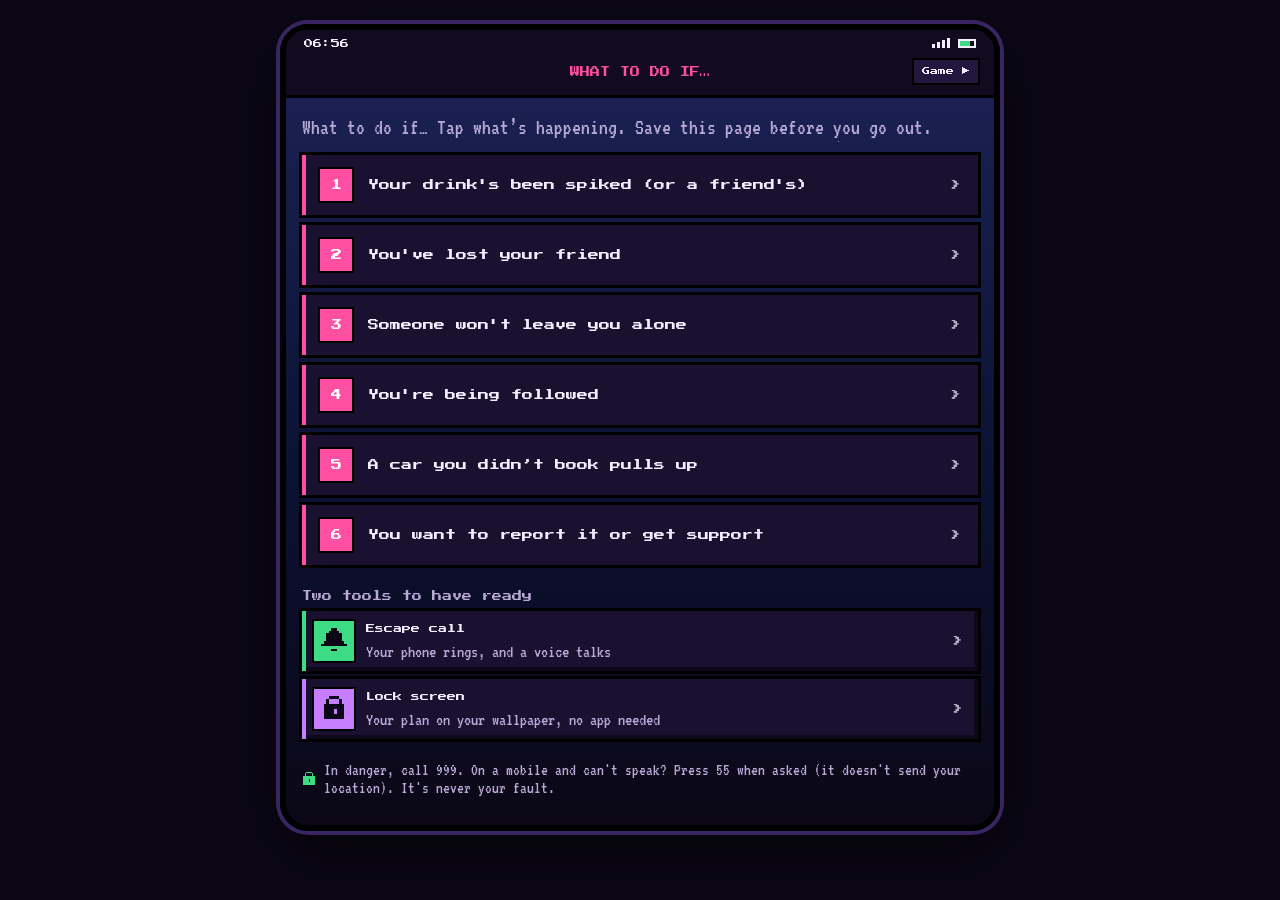
==== commit 0bd30146: "Turn the companion into a one-page "What to do if..." guide Six situations, three steps each, one ac" ====
--- a/real.html
+++ b/real.html
@@ -12,8 +12,8 @@
   <link rel="preconnect" href="https://fonts.gstatic.com" crossorigin>
   <link href="https://fonts.googleapis.com/css2?family=Press+Start+2P&family=VT323&display=swap" rel="stylesheet" media="print" onload="this.media='all'">
   <noscript><link href="https://fonts.googleapis.com/css2?family=Press+Start+2P&family=VT323&display=swap" rel="stylesheet"></noscript>
-  <link rel="stylesheet" href="style.css?v=202611181514">
-  <link rel="stylesheet" href="real.css?v=202611181514">
+  <link rel="stylesheet" href="style.css?v=202611181604">
+  <link rel="stylesheet" href="real.css?v=202611181604">
 </head>
 <body class="real">
   <div class="device">
@@ -43,6 +43,6 @@
   </div>
 
   <div class="toast" id="toast" role="status" aria-live="polite"></div>
-  <script src="real.js?v=202611181514"></script>
+  <script src="real.js?v=202611181604"></script>
 </body>
 </html>
--- a/real.css
+++ b/real.css
@@ -336,3 +336,24 @@
 .lock-preview { display: flex; justify-content: center; padding: 6px 0; }
 .lock-preview img { width: min(260px, 70%); aspect-ratio: 1170 / 2532; border-radius: 28px; background: #120a1f; box-shadow: 0 0 0 6px #05030c, 0 0 0 8px rgba(255, 79, 163, 0.5), 0 20px 60px rgba(0, 0, 0, 0.5); }
 .field input { width: 100%; min-width: 0; }
+
+
+/* ================= "What to do if..." guide ================= */
+.guide { display: grid; gap: 10px; }
+.sit { background: var(--panel); box-shadow: inset 4px 0 0 var(--pink), 0 0 0 3px #000; }
+.sit summary { display: grid; grid-template-columns: 36px 1fr auto; align-items: center; gap: 12px; padding: 14px 14px 14px 18px; cursor: pointer; list-style: none; }
+.sit summary::-webkit-details-marker { display: none; }
+.sit summary:focus-visible { outline: 3px solid var(--gold); outline-offset: 2px; }
+.sit-n { display: grid; place-items: center; width: 32px; height: 32px; background: var(--pink); color: #fff; font: 11px var(--pixel); box-shadow: 0 0 0 2px #000; }
+.sit-t { font: 10px/1.55 var(--pixel); color: var(--ink); }
+.sit .chev { font: 14px var(--pixel); opacity: 0.7; transition: transform 0.15s; }
+.sit[open] .chev { transform: rotate(90deg); }
+.sit ol { margin: 0; padding: 4px 18px 6px 52px; display: grid; gap: 10px; font-size: 22px; line-height: 1.1; color: var(--ink); }
+.sit .r-btn { width: auto; margin: 6px 18px 18px 18px; }
+
+/* Wider screen on laptops */
+@media (min-width: 760px) {
+  .device { max-width: 720px; }
+  .sit-t { font-size: 11px; }
+  .sit ol { font-size: 24px; }
+}
